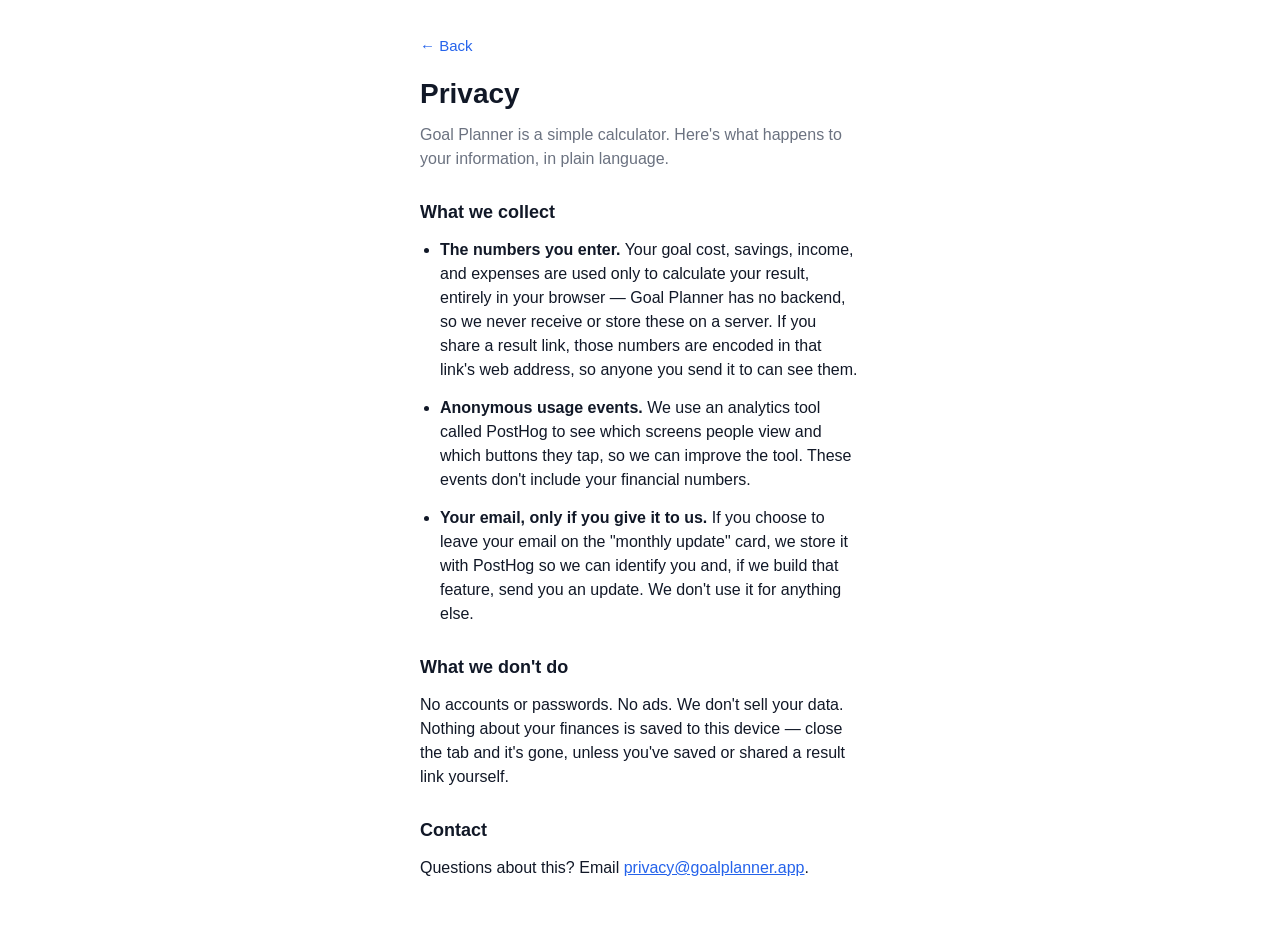
==== privacy.html @ d9a48b0c "Initial release" ====
<!DOCTYPE html>
<html lang="en">
<head>
<meta charset="UTF-8">
<meta name="viewport" content="width=device-width, initial-scale=1.0">
<title>Privacy — Goal Planner</title>
<link rel="stylesheet" href="css/style.css">
</head>
<body>
<div class="app-shell static-page">
  <a href="index.html" class="btn-back">&larr; Back</a>

  <h1>Privacy</h1>
  <p class="sub-line">Goal Planner is a simple calculator. Here's what happens to your information, in plain language.</p>

  <h2>What we collect</h2>
  <ul class="privacy-list">
    <li><strong>The numbers you enter.</strong> Your goal cost, savings, income, and expenses are used only to calculate your result, entirely in your browser — Goal Planner has no backend, so we never receive or store these on a server. If you share a result link, those numbers are encoded in that link's web address, so anyone you send it to can see them.</li>
    <li><strong>Anonymous usage events.</strong> We use an analytics tool called PostHog to see which screens people view and which buttons they tap, so we can improve the tool. These events don't include your financial numbers.</li>
    <li><strong>Your email, only if you give it to us.</strong> If you choose to leave your email on the "monthly update" card, we store it with PostHog so we can identify you and, if we build that feature, send you an update. We don't use it for anything else.</li>
  </ul>

  <h2>What we don't do</h2>
  <p>No accounts or passwords. No ads. We don't sell your data. Nothing about your finances is saved to this device — close the tab and it's gone, unless you've saved or shared a result link yourself.</p>

  <h2>Contact</h2>
  <!-- Placeholder — replace with your real contact address before launch. -->
  <p>Questions about this? Email <a href="mailto:privacy@goalplanner.app">privacy@goalplanner.app</a>.</p>
</div>
</body>
</html>
---- css/style.css ----
:root {
  --accent: #2563eb;
  --accent-dark: #1d4ed8;
  --text: #111827;
  --text-muted: #6b7280;
  --border: #d1d5db;
  --bg: #ffffff;
  --error: #dc2626;
  --font: -apple-system, BlinkMacSystemFont, "Segoe UI", Roboto, Helvetica, Arial, sans-serif;
}

* {
  box-sizing: border-box;
}

html,
body {
  margin: 0;
  padding: 0;
}

body {
  font-family: var(--font);
  color: var(--text);
  background: var(--bg);
  line-height: 1.5;
}

.app-shell {
  max-width: 480px;
  margin: 0 auto;
  padding: 24px 20px 40px;
  min-height: 100vh;
}

.step {
  display: none;
}

.step.is-active {
  display: block;
}

h1 {
  font-size: 1.75rem;
  line-height: 1.25;
  margin: 0 0 12px;
}

h2 {
  font-size: 1.375rem;
  margin: 0 0 20px;
}

.landing {
  padding-top: 15vh;
  text-align: center;
}

.sub-line {
  color: var(--text-muted);
  margin: 0 0 32px;
  font-size: 1rem;
}

label {
  display: block;
  font-weight: 600;
  font-size: 0.9375rem;
  margin: 20px 0 8px;
}

input[type="text"],
input[type="number"],
select {
  width: 100%;
  min-height: 48px;
  padding: 12px 14px;
  font-size: 1rem;
  border: 1px solid var(--border);
  border-radius: 10px;
  font-family: inherit;
  background: var(--bg);
  color: var(--text);
}

input:focus,
select:focus {
  outline: none;
  border-color: var(--accent);
  box-shadow: 0 0 0 3px rgba(37, 99, 235, 0.15);
}

.input-prefix {
  position: relative;
  display: flex;
  align-items: center;
}

.input-prefix .prefix {
  position: absolute;
  left: 14px;
  color: var(--text-muted);
  font-size: 1rem;
  pointer-events: none;
}

.input-prefix input {
  padding-left: 30px;
}

.btn {
  display: flex;
  align-items: center;
  justify-content: center;
  width: 100%;
  min-height: 52px;
  border: none;
  border-radius: 12px;
  font-size: 1.0625rem;
  font-weight: 600;
  font-family: inherit;
  cursor: pointer;
  text-decoration: none;
  box-sizing: border-box;
}

.btn-primary {
  background: var(--accent);
  color: #ffffff;
  margin-top: 28px;
}

.btn-primary:active {
  background: var(--accent-dark);
}

.btn-secondary {
  background: #eff6ff;
  color: var(--accent);
}

.btn-secondary:active {
  background: #dbeafe;
}

.btn-back {
  display: inline-flex;
  align-items: center;
  background: none;
  border: none;
  color: var(--text-muted);
  font-size: 0.9375rem;
  font-family: inherit;
  padding: 8px 0;
  margin-bottom: 8px;
  min-height: 44px;
  cursor: pointer;
  text-decoration: none;
}

.btn-link {
  background: none;
  border: none;
  color: var(--accent);
  font-weight: 600;
  font-family: inherit;
  font-size: inherit;
  padding: 0;
  margin-left: 4px;
  cursor: pointer;
  min-height: 44px;
}

.chip-row {
  display: flex;
  flex-wrap: wrap;
  gap: 8px;
  margin: 12px 0 4px;
}

.chip {
  min-height: 44px;
  padding: 0 16px;
  border: 1px solid var(--border);
  border-radius: 999px;
  background: var(--bg);
  color: var(--text);
  font-family: inherit;
  font-size: 0.9375rem;
  cursor: pointer;
}

.chip:active {
  background: #eff6ff;
  border-color: var(--accent);
}

.helper-text {
  color: var(--text-muted);
  font-size: 0.875rem;
  margin: 8px 0 0;
}

.target-date-section {
  margin-top: 24px;
  border-top: 1px solid var(--border);
  padding-top: 16px;
}

.target-date-section summary {
  cursor: pointer;
  font-weight: 600;
  min-height: 44px;
  display: flex;
  align-items: center;
}

.target-date-fields {
  display: flex;
  flex-wrap: wrap;
  align-items: center;
  gap: 8px 12px;
  margin-top: 12px;
}

.target-date-fields label {
  margin: 0;
  font-weight: 500;
}

.target-date-fields select,
.target-date-fields input {
  flex: 1;
  min-width: 100px;
}

.field-error {
  color: var(--error);
  font-size: 0.875rem;
  margin: 16px 0 0;
}

/* Reveal screen */

.reveal-eyebrow {
  color: var(--text-muted);
  font-size: 0.9375rem;
  font-weight: 600;
  margin: 8px 0 4px;
}

.reveal-headline {
  font-size: 2.5rem;
  line-height: 1.15;
  font-weight: 800;
  margin: 0 0 16px;
}

@keyframes reveal-pulse {
  0% { opacity: 0.45; transform: translateY(3px); }
  100% { opacity: 1; transform: translateY(0); }
}

.reveal-headline.pulse {
  animation: reveal-pulse 0.2s ease-out;
}

.reveal-subline {
  font-size: 1rem;
  color: var(--text-muted);
  margin: -8px 0 16px;
}

.reveal-unreachable-msg {
  background: #fef3c7;
  color: #92400e;
  border-radius: 10px;
  padding: 12px 14px;
  font-size: 0.9375rem;
  font-weight: 600;
  margin: 0 0 16px;
}

.reveal-gap-sentence {
  font-size: 1.0625rem;
  margin: 0 0 28px;
}

.whatif-sliders {
  border-top: 1px solid var(--border);
  padding-top: 20px;
}

.slider-group {
  margin-bottom: 24px;
}

.slider-group label {
  display: flex;
  justify-content: space-between;
  align-items: baseline;
  margin: 0 0 10px;
}

.slider-value {
  font-weight: 700;
  color: var(--accent);
}

input[type="range"] {
  width: 100%;
  height: 44px;
  margin: 0;
  accent-color: var(--accent);
  cursor: pointer;
}

input[type="range"]:focus-visible {
  outline: 3px solid var(--accent);
  outline-offset: 4px;
  border-radius: 8px;
}

.preset-row {
  display: flex;
  gap: 8px;
  margin: 4px 0 28px;
}

.preset-btn {
  flex: 1;
  min-height: 44px;
  border: 1px solid var(--border);
  border-radius: 10px;
  background: var(--bg);
  color: var(--text);
  font-family: inherit;
  font-size: 0.9375rem;
  font-weight: 600;
  cursor: pointer;
}

.preset-btn:active {
  background: #eff6ff;
  border-color: var(--accent);
}

.disclaimer {
  color: var(--text-muted);
  font-size: 0.8125rem;
  text-align: center;
  margin: 0;
}

.share-row {
  margin: 0 0 20px;
}

.share-panel {
  position: fixed;
  inset: 0;
  background: rgba(17, 24, 39, 0.6);
  display: flex;
  align-items: center;
  justify-content: center;
  padding: 24px;
  z-index: 50;
}

.share-panel[hidden] {
  display: none;
}

.share-panel-inner {
  width: 100%;
  max-width: 320px;
  display: flex;
  flex-direction: column;
  align-items: center;
}

.share-card-preview {
  width: 100%;
  max-width: 260px;
  border-radius: 16px;
  box-shadow: 0 12px 32px rgba(0, 0, 0, 0.35);
  margin-bottom: 20px;
}

.share-panel-actions {
  display: flex;
  flex-direction: column;
  gap: 10px;
  width: 100%;
}

.share-panel-actions .btn-link {
  align-self: center;
}

.retention-card {
  margin-top: 32px;
  padding-top: 20px;
  border-top: 1px solid var(--border);
  text-align: center;
}

.retention-question {
  color: var(--text-muted);
  font-size: 0.875rem;
  margin: 0 0 10px;
}

.retention-form {
  display: flex;
  gap: 8px;
}

.retention-form input[type="email"] {
  flex: 1;
  min-height: 44px;
  padding: 10px 12px;
  font-size: 0.9375rem;
  border: 1px solid var(--border);
  border-radius: 8px;
  font-family: inherit;
  background: var(--bg);
  color: var(--text);
}

.btn-retention {
  min-height: 44px;
  padding: 0 20px;
  border: none;
  border-radius: 8px;
  background: var(--accent);
  color: #ffffff;
  font-family: inherit;
  font-size: 0.9375rem;
  font-weight: 600;
  cursor: pointer;
}

.retention-thankyou {
  color: var(--text-muted);
  font-size: 0.875rem;
  margin: 0;
}

/* Static pages (privacy) */

.static-page h2 {
  font-size: 1.125rem;
  margin: 28px 0 12px;
}

.static-page p {
  margin: 0 0 12px;
}

.static-page a {
  color: var(--accent);
}

.privacy-list {
  margin: 0 0 12px;
  padding-left: 20px;
}

.privacy-list li {
  margin-bottom: 14px;
}

/* Footer */

.app-footer {
  max-width: 480px;
  margin: 0 auto;
  padding: 8px 20px 32px;
  text-align: center;
}

.app-footer a {
  color: var(--text-muted);
  font-size: 0.8125rem;
  text-decoration: none;
}

.app-footer a:active {
  color: var(--accent);
}

/* Screen-reader-only content: keeps heading structure without changing the visual design */

.sr-only {
  position: absolute;
  width: 1px;
  height: 1px;
  padding: 0;
  margin: -1px;
  overflow: hidden;
  clip: rect(0, 0, 0, 0);
  white-space: nowrap;
  border: 0;
}
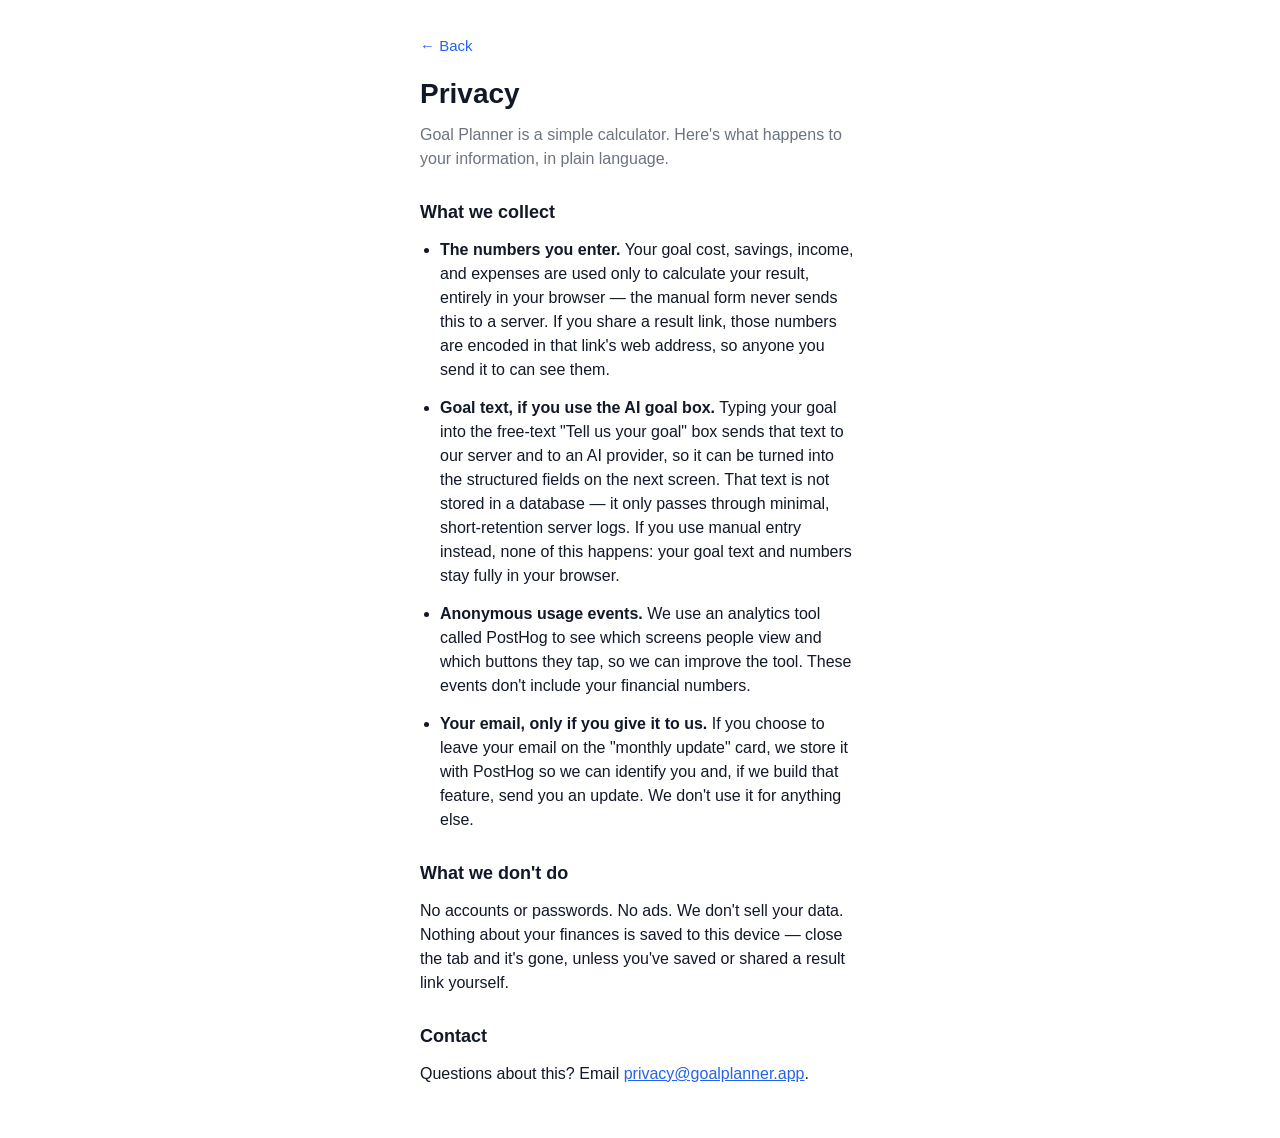
==== commit d337e9cf: "docs: add AI privacy disclosure and landing reassurance" ====
--- a/privacy.html
+++ b/privacy.html
@@ -15,7 +15,8 @@
 
   <h2>What we collect</h2>
   <ul class="privacy-list">
-    <li><strong>The numbers you enter.</strong> Your goal cost, savings, income, and expenses are used only to calculate your result, entirely in your browser — Goal Planner has no backend, so we never receive or store these on a server. If you share a result link, those numbers are encoded in that link's web address, so anyone you send it to can see them.</li>
+    <li><strong>The numbers you enter.</strong> Your goal cost, savings, income, and expenses are used only to calculate your result, entirely in your browser — the manual form never sends this to a server. If you share a result link, those numbers are encoded in that link's web address, so anyone you send it to can see them.</li>
+    <li><strong>Goal text, if you use the AI goal box.</strong> Typing your goal into the free-text "Tell us your goal" box sends that text to our server and to an AI provider, so it can be turned into the structured fields on the next screen. That text is not stored in a database — it only passes through minimal, short-retention server logs. If you use manual entry instead, none of this happens: your goal text and numbers stay fully in your browser.</li>
     <li><strong>Anonymous usage events.</strong> We use an analytics tool called PostHog to see which screens people view and which buttons they tap, so we can improve the tool. These events don't include your financial numbers.</li>
     <li><strong>Your email, only if you give it to us.</strong> If you choose to leave your email on the "monthly update" card, we store it with PostHog so we can identify you and, if we build that feature, send you an update. We don't use it for anything else.</li>
   </ul>
--- a/css/style.css
+++ b/css/style.css
@@ -63,6 +63,10 @@
   font-size: 1rem;
 }
 
+.landing-reassurance {
+  margin-top: 16px;
+}
+
 label {
   display: block;
   font-weight: 600;
@@ -238,6 +242,34 @@
 .field-error {
   color: var(--error);
   font-size: 0.875rem;
+  margin: 16px 0 0;
+}
+
+/* AI free-text goal entry (V1/B1) */
+
+.ai-goal-entry textarea {
+  width: 100%;
+  min-height: 96px;
+  padding: 12px 14px;
+  font-size: 1rem;
+  border: 1px solid var(--border);
+  border-radius: 10px;
+  font-family: inherit;
+  background: var(--bg);
+  color: var(--text);
+  resize: vertical;
+}
+
+.ai-goal-entry textarea:focus {
+  outline: none;
+  border-color: var(--accent);
+  box-shadow: 0 0 0 3px rgba(37, 99, 235, 0.15);
+}
+
+.ai-goal-entry .btn-link {
+  display: block;
+  width: 100%;
+  text-align: center;
   margin: 16px 0 0;
 }
 
